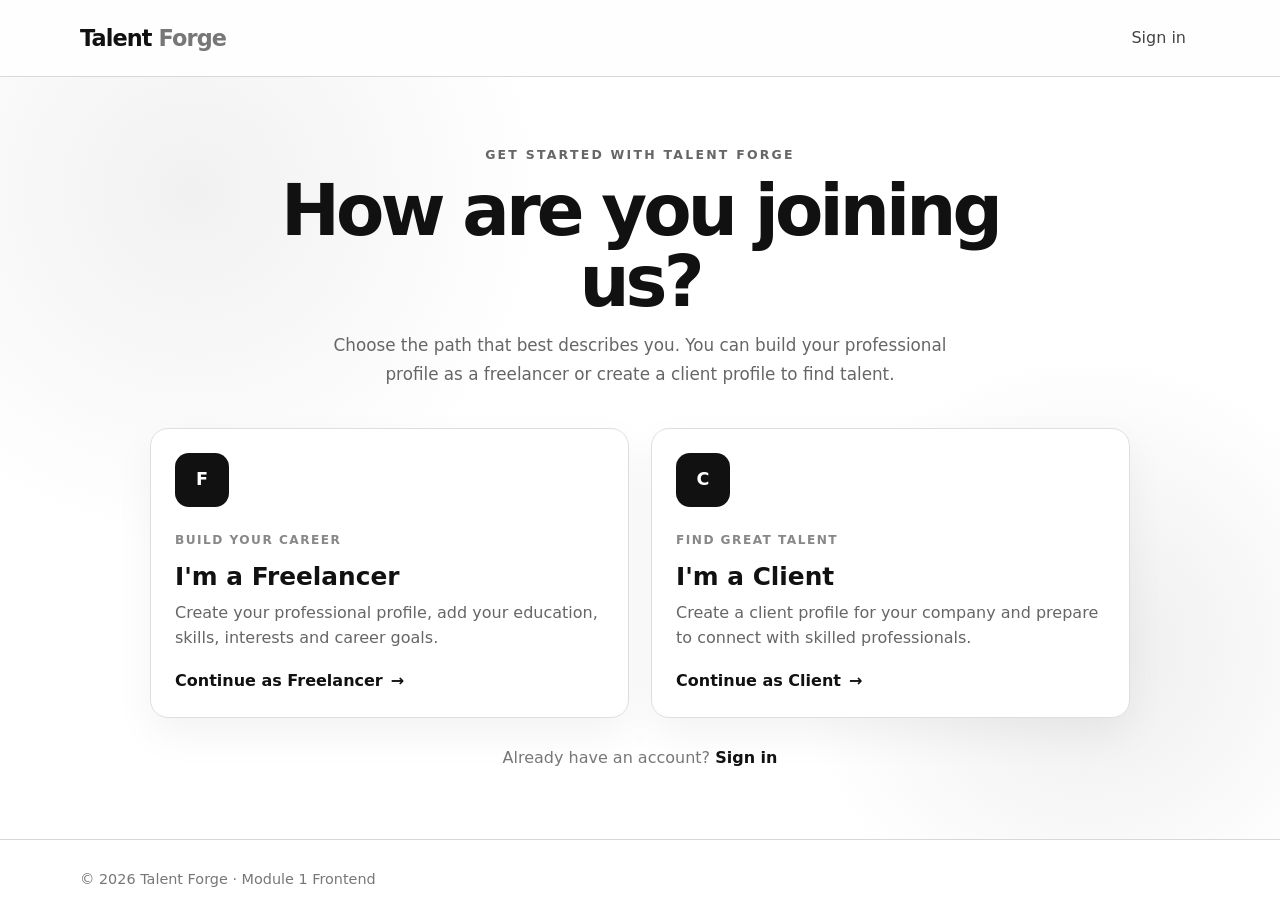
==== pages/choose-role.html @ 2aa828da "Complete Talent Forge Module 1 AI profile analysis" ====
<!DOCTYPE html>
<html lang="en">
  <head>
    <meta charset="utf-8" />
    <meta name="viewport" content="width=device-width, initial-scale=1" />
    <title>Choose your role — Talent Forge</title>
    <link href="../css/style.css" rel="stylesheet" />
  </head>
  <body>
    <nav class="navbar">
      <div class="container nav-inner">
        <a class="brand" href="../index.html">
          Talent <span>Forge</span>
        </a>
        <div class="nav-links">
          <a class="keep" href="signin.html">Sign in</a>
        </div>
      </div>
    </nav>

    <main class="role-page">
      <section class="container role-choice-shell">
        <div class="role-heading fade-in">
          <div class="eyebrow">Get started with Talent Forge</div>
          <h1>How are you joining us?</h1>
          <p>
            Choose the path that best describes you. You can build your professional
            profile as a freelancer or create a client profile to find talent.
          </p>
        </div>

        <div class="role-grid role-choice-grid">
          <a class="role-card role-choice-card fade-in delay-1" href="signup.html?role=freelancer">
            <div class="role-icon" aria-hidden="true">F</div>
            <div>
              <span class="role-kicker">Build your career</span>
              <h3>I'm a Freelancer</h3>
              <p>
                Create your professional profile, add your education, skills,
                interests and career goals.
              </p>
              <span class="role-link">Continue as Freelancer <span aria-hidden="true">→</span></span>
            </div>
          </a>

          <a class="role-card role-choice-card fade-in delay-2" href="signup.html?role=client">
            <div class="role-icon" aria-hidden="true">C</div>
            <div>
              <span class="role-kicker">Find great talent</span>
              <h3>I'm a Client</h3>
              <p>
                Create a client profile for your company and prepare to connect
                with skilled professionals.
              </p>
              <span class="role-link">Continue as Client <span aria-hidden="true">→</span></span>
            </div>
          </a>
        </div>

        <p class="role-signin fade-in delay-3">
          Already have an account? <a href="signin.html">Sign in</a>
        </p>
      </section>
    </main>

    <footer class="footer">
      <div class="container">
        &copy; <span data-year></span> Talent Forge · Module 1 Frontend
      </div>
    </footer>

    <script src="../js/utils.js"></script>
    <script src="../js/navbar.js"></script>
    <script src="../js/autobind.js"></script>
  </body>
</html>
---- css/style.css ----
:root {
  --bg:#f5f5f5;
  --surface:#fff;
  --surface-2:#ececec;
  --text:#111;
  --muted:#666;
  --line:#d8d8d8;
  --dark:#111;
  --dark-2:#242424;
  --soft:#fafafa;
  --success:#1f7a46;
  --danger:#a51f1f;
  --radius:18px;
  --shadow:0 18px 50px rgba(0,0,0,.08);
  --shadow-sm:0 8px 24px rgba(0,0,0,.06);
}
* {
  box-sizing:border-box
}
html {
  scroll-behavior:smooth
}
body {
  margin:0;
  font-family:Inter,ui-sans-serif,system-ui,-apple-system,BlinkMacSystemFont,"Segoe UI",sans-serif;
  background:var(--bg);
  color:var(--text);
  line-height:1.55
}
a {
  color:inherit;
  text-decoration:none
}
button,input,select,textarea {
  font:inherit
}
button {
  cursor:pointer
}
.hidden {
  display:none!important
}
.container {
  width:min(1120px,calc(100% - 32px));
  margin:auto
}
.page {
  min-height:calc(100vh - 76px);
  padding:42px 0 70px
}
.narrow {
  width:min(760px,100%);
  margin:auto
}
.navbar {
  position:sticky;
  top:0;
  z-index:30;
  background:rgba(255,255,255,.9);
  backdrop-filter:blur(16px);
  border-bottom:1px solid var(--line)
}
.nav-inner {
  height:76px;
  display:flex;
  align-items:center;
  justify-content:space-between
}
.brand {
  font-weight:900;
  letter-spacing:-.04em;
  font-size:1.4rem
}
.brand span {
  color:#777
}
.nav-links {
  display:flex;
  align-items:center;
  gap:10px
}
.nav-links a {
  padding:10px 14px;
  border-radius:999px;
  color:#444;
  transition:.25s
}
.nav-links a:hover {
  background:#eee;
  color:#111
}
.btn {
  display:inline-flex;
  align-items:center;
  justify-content:center;
  gap:8px;
  min-height:46px;
  border:1px solid var(--dark);
  border-radius:12px;
  padding:0 18px;
  font-weight:750;
  transition:.25s ease;
  background:#fff;
  color:#111
}
.btn:hover {
  transform:translateY(-2px);
  box-shadow:var(--shadow-sm)
}
.btn-primary {
  background:#111;
  color:#fff
}
.btn-secondary {
  background:#fff
}
.btn-ghost {
  border-color:transparent;
  background:transparent
}
.btn-danger {
  border-color:#111;
  background:#fff;
  color:#111
}
.btn-block {
  width:100%
}
.hero {
  display:grid;
  grid-template-columns:1.1fr .9fr;
  gap:36px;
  align-items:center;
  padding:72px 0
}
.eyebrow {
  font-size:.78rem;
  text-transform:uppercase;
  letter-spacing:.18em;
  color:#666;
  font-weight:800
}
.hero h1,.page-title {
  font-size:clamp(2.5rem,6vw,5.4rem);
  line-height:.96;
  letter-spacing:-.065em;
  margin:12px 0 22px
}
.hero p {
  font-size:1.12rem;
  color:#555;
  max-width:650px
}
.hero-actions {
  display:flex;
  gap:12px;
  flex-wrap:wrap;
  margin-top:28px
}
.hero-card {
  background:#111;
  color:#fff;
  border-radius:28px;
  padding:30px;
  box-shadow:0 25px 60px rgba(0,0,0,.18);
  min-height:420px;
  position:relative;
  overflow:hidden
}
.hero-card:after {
  content:"";
  position:absolute;
  right:-70px;
  bottom:-70px;
  width:220px;
  height:220px;
  border:1px solid #555;
  border-radius:50%;
  box-shadow:0 0 0 34px #1b1b1b,0 0 0 68px #222
}
.metric {
  position:relative;
  z-index:1;
  border:1px solid #3b3b3b;
  border-radius:16px;
  padding:18px;
  margin-bottom:14px;
  background:#171717
}
.metric strong {
  display:block;
  font-size:1.65rem
}
.metric span {
  color:#bbb;
  font-size:.9rem
}
.grid-3 {
  display:grid;
  grid-template-columns:repeat(3,1fr);
  gap:18px
}
.feature-card,.card {
  background:#fff;
  border:1px solid var(--line);
  border-radius:var(--radius);
  box-shadow:var(--shadow-sm)
}
.feature-card {
  padding:24px
}
.feature-card .icon {
  width:44px;
  height:44px;
  display:grid;
  place-items:center;
  background:#111;
  color:#fff;
  border-radius:12px;
  margin-bottom:18px
}
.feature-card h3 {
  margin:0 0 8px
}
.feature-card p {
  margin:0;
  color:#666
}
.card {
  padding:30px
}
.auth-shell {
  width:min(540px,100%);
  margin:auto
}
.card-title {
  font-size:2rem;
  letter-spacing:-.04em;
  margin:0 0 8px
}
.card-subtitle {
  margin:0 0 28px;
  color:#666
}
.field {
  display:flex;
  flex-direction:column;
  gap:8px;
  margin-bottom:18px
}
.field label {
  font-weight:750;
  font-size:.93rem
}
.field input,.field select,.field textarea {
  width:100%;
  border:1px solid #ccc;
  background:#fff;
  color:#111;
  border-radius:12px;
  padding:13px 14px;
  outline:none;
  transition:.2s
}
.field textarea {
  min-height:120px;
  resize:vertical
}
.field input:focus,.field select:focus,.field textarea:focus {
  border-color:#111;
  box-shadow:0 0 0 3px rgba(0,0,0,.08)
}
.hint {
  font-size:.82rem;
  color:#777
}
.form-row {
  display:grid;
  grid-template-columns:1fr 1fr;
  gap:16px
}
.form-actions {
  display:flex;
  justify-content:space-between;
  gap:12px;
  margin-top:24px;
  flex-wrap:wrap
}
.error {
  color:var(--danger);
  font-size:.86rem;
  margin-top:6px
}
.success-text {
  color:var(--success)
}
.role-grid {
  display:grid;
  grid-template-columns:1fr 1fr;
  gap:18px
}
.role-card {
  border:1px solid var(--line);
  border-radius:18px;
  padding:24px;
  background:#fff;
  transition:.25s;
  cursor:pointer
}
.role-card:hover {
  border-color:#111;
  transform:translateY(-3px);
  box-shadow:var(--shadow-sm)
}
.role-card h3 {
  margin:10px 0 5px
}
.role-card p {
  margin:0;
  color:#666
}
.role-icon {
  width:50px;
  height:50px;
  border-radius:14px;
  background:#111;
  color:#fff;
  display:grid;
  place-items:center;
  font-size:1.3rem
}
.step-shell {
  margin-bottom:26px
}
.step-meta {
  display:flex;
  justify-content:space-between;
  gap:16px;
  color:#666;
  font-size:.9rem;
  margin-bottom:9px
}
.progress {
  height:8px;
  background:#ddd;
  border-radius:999px;
  overflow:hidden
}
.progress-bar {
  height:100%;
  width:0;
  background:#111;
  border-radius:999px;
  transition:width .55s cubic-bezier(.2,.8,.2,1)
}
.section-title {
  font-size:1.45rem;
  letter-spacing:-.03em;
  margin:0 0 18px
}
.divider {
  height:1px;
  background:var(--line);
  margin:26px 0
}
.chip-row {
  display:flex;
  gap:10px;
  flex-wrap:wrap
}
.chip {
  border:1px solid #bbb;
  border-radius:999px;
  padding:10px 13px;
  background:#fff;
  transition:.2s
}
.chip.active {
  background:#111;
  color:#fff;
  border-color:#111
}
.dynamic-list {
  display:grid;
  gap:12px
}
.list-item {
  border:1px solid var(--line);
  border-radius:14px;
  padding:16px;
  background:#fafafa;
  display:flex;
  align-items:flex-start;
  justify-content:space-between;
  gap:16px
}
.list-item strong {
  display:block
}
.list-item small {
  color:#666
}
.icon-btn {
  border:1px solid #ccc;
  background:#fff;
  border-radius:10px;
  padding:8px 10px
}
.review-grid {
  display:grid;
  grid-template-columns:1fr 1fr;
  gap:16px
}
.review-box {
  border:1px solid var(--line);
  border-radius:15px;
  padding:18px;
  background:#fafafa
}
.review-box h3 {
  margin:0 0 9px;
  font-size:1rem
}
.review-box p {
  margin:4px 0;
  color:#555
}
.tag {
  display:inline-block;
  border-radius:999px;
  background:#111;
  color:#fff;
  padding:7px 10px;
  font-size:.82rem;
  margin:4px 5px 0 0
}
.upload {
  border:1.5px dashed #aaa;
  border-radius:16px;
  padding:24px;
  text-align:center;
  background:#fafafa;
  transition:.25s
}
.upload.drag {
  background:#eee;
  border-color:#111
}
.upload input {
  display:none
}
.upload .filename {
  font-weight:750;
  margin-top:8px
}
.status-card {
  text-align:center;
  padding:48px
}
.status-icon {
  width:72px;
  height:72px;
  background:#111;
  color:#fff;
  border-radius:50%;
  display:grid;
  place-items:center;
  margin:0 auto 20px;
  font-size:1.8rem
}
.toast {
  position:fixed;
  right:22px;
  bottom:22px;
  background:#111;
  color:#fff;
  padding:13px 16px;
  border-radius:12px;
  box-shadow:var(--shadow);
  opacity:0;
  transform:translateY(16px);
  pointer-events:none;
  transition:.3s;
  z-index:80
}
.toast.show {
  opacity:1;
  transform:none
}
.footer {
  border-top:1px solid var(--line);
  padding:28px 0;
  color:#777;
  font-size:.9rem;
  background:#fff
}
.fade-in {
  opacity:0;
  transform:translateY(18px);
  animation:fadeIn .65s ease forwards
}
.fade-in.delay-1 {
  animation-delay:.08s
}
.fade-in.delay-2 {
  animation-delay:.16s
}
.fade-in.delay-3 {
  animation-delay:.24s
}
.reveal {
  opacity:0;
  transform:translateY(22px);
  transition:.7s ease
}
.reveal.visible {
  opacity:1;
  transform:none
}
@keyframes fadeIn {
  to {
    opacity:1;
    transform:none
  }
}
@media(prefers-reduced-motion:reduce) {
  *,*:before,*:after {
    animation:none!important;
    transition:none!important;
    scroll-behavior:auto!important
  }
  .fade-in,.reveal {
    opacity:1;
    transform:none
  }
}
@media(max-width:800px) {
  .hero {
    grid-template-columns:1fr;
    padding:45px 0
  }
  .hero-card {
    min-height:auto
  }
  .grid-3,.role-grid,.review-grid,.form-row {
    grid-template-columns:1fr
  }
  .nav-links a:not(.keep) {
    display:none
  }
  .card {
    padding:22px
  }
  .page {
    padding-top:28px
  }
  .hero h1,.page-title {
    font-size:clamp(2.4rem,14vw,4rem)
  }
}


/* Role selection page */
.role-page {
  min-height: calc(100vh - 138px);
  display: flex;
  align-items: center;
  padding: 64px 0;
  background:
    radial-gradient(circle at 15% 15%, #f1f1f1 0, transparent 28%),
    radial-gradient(circle at 85% 75%, #ededed 0, transparent 24%),
    #ffffff;
}

.role-choice-shell {
  max-width: 980px;
}

.role-heading {
  max-width: 720px;
  margin: 0 auto 38px;
  text-align: center;
}

.role-heading h1 {
  margin: 12px 0 14px;
  font-size: clamp(2.4rem, 6vw, 4.4rem);
  line-height: 1;
  letter-spacing: -0.055em;
}

.role-heading p {
  max-width: 640px;
  margin: 0 auto;
  color: #666;
  font-size: 1.05rem;
  line-height: 1.75;
}

.role-choice-grid {
  gap: 22px;
}

.role-choice-card {
  min-height: 285px;
  display: flex;
  flex-direction: column;
  justify-content: space-between;
  color: inherit;
  text-decoration: none;
  border: 1px solid #dedede;
  box-shadow: 0 16px 40px rgba(0, 0, 0, 0.05);
}

.role-choice-card:hover {
  transform: translateY(-7px);
  border-color: #111;
  box-shadow: 0 24px 54px rgba(0, 0, 0, 0.11);
}

.role-choice-card .role-icon {
  width: 54px;
  height: 54px;
  display: grid;
  place-items: center;
  border-radius: 14px;
  background: #111;
  color: #fff;
  font-weight: 800;
  font-size: 1.1rem;
}

.role-kicker {
  display: block;
  margin: 24px 0 8px;
  color: #888;
  font-size: 0.76rem;
  font-weight: 800;
  letter-spacing: 0.12em;
  text-transform: uppercase;
}

.role-choice-card h3 {
  margin-top: 0;
  font-size: 1.55rem;
}

.role-link {
  display: inline-flex;
  gap: 8px;
  align-items: center;
  margin-top: 18px;
  color: #111;
  font-weight: 750;
}

.role-choice-card:hover .role-link span {
  transform: translateX(5px);
}

.role-link span {
  transition: transform 0.25s ease;
}

.role-signin {
  margin: 28px 0 0;
  text-align: center;
  color: #777;
}

.role-signin a {
  color: #111;
  font-weight: 750;
}

/* Module 1 AI results */
.ai-results-page {
  background: #f5f5f5;
}

.ai-results-shell {
  max-width: 1080px;
}

.ai-results-header {
  max-width: 760px;
  margin-bottom: 30px;
}

.ai-results-header h1 {
  margin: 10px 0 14px;
  font-size: clamp(2.5rem, 6vw, 4.8rem);
  line-height: 1;
  letter-spacing: -0.055em;
}

.ai-results-header p {
  margin: 0;
  color: var(--muted);
  font-size: 1.05rem;
  line-height: 1.75;
}

.ai-status {
  display: flex;
  align-items: center;
  justify-content: space-between;
  gap: 24px;
  margin-bottom: 22px;
  padding: 22px 24px;
  background: #111;
  color: #fff;
  border-radius: var(--radius);
}

.ai-status strong {
  display: block;
  margin-bottom: 4px;
  font-size: 1.05rem;
}

.ai-status p {
  margin: 0;
  color: #bdbdbd;
}

.ai-status .btn-primary {
  flex: 0 0 auto;
  background: #fff;
  color: #111;
  border-color: #fff;
}

.ai-results-grid {
  display: grid;
  grid-template-columns: repeat(2, minmax(0, 1fr));
  gap: 20px;
}

.ai-output-card {
  min-height: 330px;
  padding: 28px;
  background: #fff;
  border: 1px solid var(--line);
  border-radius: var(--radius);
  box-shadow: var(--shadow-sm);
}

.ai-output-wide {
  grid-column: 1 / -1;
  min-height: 260px;
}

.ai-output-heading {
  display: flex;
  gap: 16px;
  align-items: flex-start;
  padding-bottom: 22px;
  margin-bottom: 22px;
  border-bottom: 1px solid var(--line);
}

.ai-output-number {
  width: 44px;
  height: 44px;
  flex: 0 0 44px;
  display: grid;
  place-items: center;
  border-radius: 50%;
  background: #111;
  color: #fff;
  font-size: 0.8rem;
  font-weight: 800;
}

.ai-output-kicker {
  display: block;
  margin-bottom: 3px;
  color: #777;
  font-size: 0.72rem;
  font-weight: 800;
  letter-spacing: 0.12em;
  text-transform: uppercase;
}

.ai-output-heading h2 {
  margin: 0;
  font-size: 1.45rem;
  letter-spacing: -0.025em;
}

.ai-output-content {
  color: #333;
  line-height: 1.75;
}

.ai-output-content p {
  margin: 0;
}

.ai-placeholder {
  color: #888;
}

.ai-recommendation-list {
  display: grid;
  gap: 12px;
  margin: 0;
  padding: 0;
  list-style: none;
}

.ai-recommendation-list li {
  position: relative;
  padding: 14px 16px 14px 42px;
  background: #f5f5f5;
  border: 1px solid #e4e4e4;
  border-radius: 12px;
}

.ai-recommendation-list li::before {
  content: "✓";
  position: absolute;
  left: 16px;
  top: 14px;
  font-weight: 900;
}

.ai-results-actions {
  display: flex;
  justify-content: space-between;
  gap: 12px;
  margin-top: 24px;
}

@media (max-width: 760px) {
  .ai-status {
    align-items: stretch;
    flex-direction: column;
  }

  .ai-results-grid {
    grid-template-columns: 1fr;
  }

  .ai-output-wide {
    grid-column: auto;
  }

  .ai-results-actions {
    flex-direction: column;
  }
}
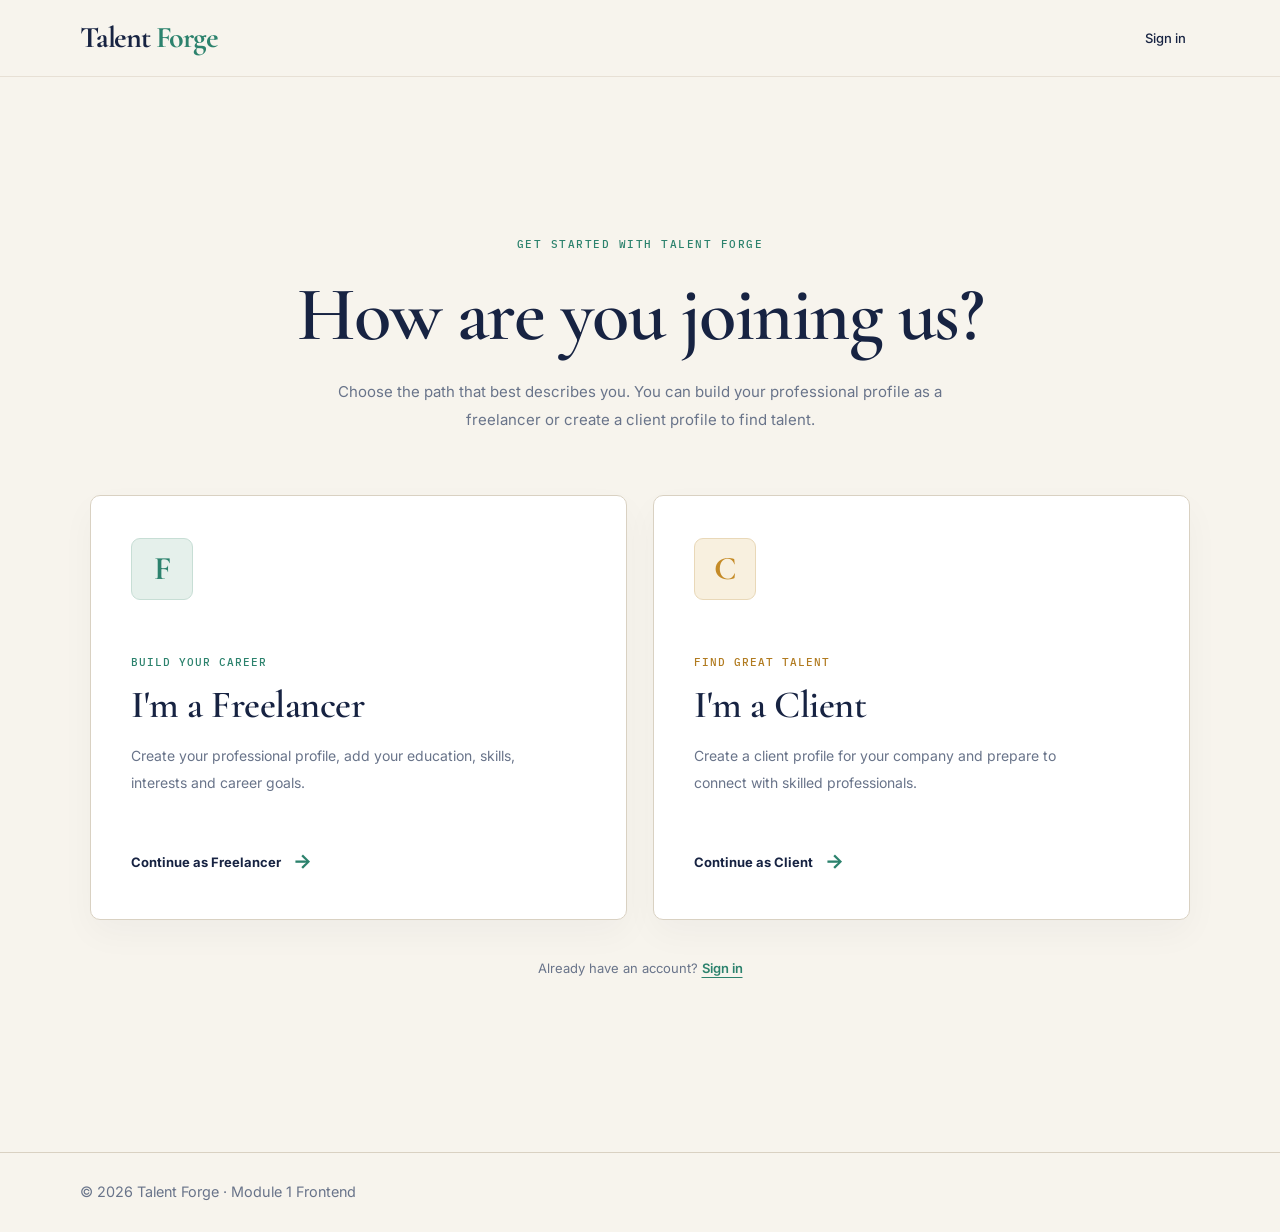
==== commit 3a459532: "Complete Talent Forge Module 1 frontend redesign" ====
--- a/pages/choose-role.html
+++ b/pages/choose-role.html
@@ -4,7 +4,10 @@
     <meta charset="utf-8" />
     <meta name="viewport" content="width=device-width, initial-scale=1" />
     <title>Choose your role — Talent Forge</title>
+    
     <link href="../css/style.css" rel="stylesheet" />
+    <link href="../css/role.css" rel="stylesheet" />
+    
   </head>
   <body>
     <nav class="navbar">
--- a/css/style.css
+++ b/css/style.css
@@ -1,3 +1,4 @@
+@import url("./theme.css");
 :root {
   --bg:#f5f5f5;
   --surface:#fff;
@@ -851,3 +852,30 @@
     flex-direction: column;
   }
 }
+
+/* Module 1 — Review page theme */
+
+.review-box {
+  background: #FFFFFF;
+  border: 1px solid #D9D1C2;
+  border-radius: 10px;
+}
+
+.review-box h3 {
+  font-family: var(--tf-font-heading);
+  color: #172342;
+}
+
+.review-box .tag {
+  display: inline-flex;
+  align-items: center;
+  background: #E5F0EB;
+  color: #2C826D;
+  border: 1px solid #C7DED5;
+  border-radius: 6px;
+  padding: 7px 12px;
+  margin: 4px 5px 4px 0;
+  font-family: var(--tf-font-body);
+  font-size: 12px;
+  font-weight: 600;
+}
--- a/css/role.css
+++ b/css/role.css
@@ -0,0 +1,327 @@
+
+/* ==========================================
+   TALENT FORGE — CHOOSE ROLE PAGE
+   ========================================== */
+
+/* Page background */
+.role-page {
+  background: #F7F4ED;
+  min-height: calc(100vh - 160px);
+}
+
+/* Main container */
+.role-choice-shell {
+  max-width: 1100px;
+  margin: 0 auto;
+  padding-top: 95px;
+  padding-bottom: 110px;
+}
+
+/* Heading */
+.role-heading {
+  text-align: center;
+  max-width: 760px;
+  margin: 0 auto 60px;
+}
+
+.role-heading .eyebrow {
+  font-family: var(--tf-font-mono);
+  font-size: 11px;
+  font-weight: 500;
+  letter-spacing: 1.5px;
+  text-transform: uppercase;
+  color: #2C826D;
+  margin-bottom: 22px;
+}
+
+.role-heading h1 {
+  font-family: var(--tf-font-heading);
+  font-size: clamp(52px, 6vw, 78px);
+  line-height: 1.05;
+  font-weight: 600;
+  letter-spacing: -1.5px;
+  color: #172342;
+  margin: 0 0 22px;
+}
+
+.role-heading p {
+  max-width: 620px;
+  margin: 0 auto;
+  color: #69748A;
+  font-family: var(--tf-font-body);
+  font-size: 15px;
+  line-height: 1.9;
+}
+
+/* Two role cards */
+.role-choice-grid {
+  display: grid;
+  grid-template-columns: repeat(2, minmax(0, 1fr));
+  gap: 26px;
+  align-items: stretch;
+}
+
+.role-choice-card {
+  display: flex;
+  flex-direction: column;
+  gap: 30px;
+  min-width: 0;
+  padding: 42px 40px;
+  background: #FFFFFF;
+  border: 1px solid #D9D1C2;
+  border-radius: 10px;
+  box-shadow: 0 14px 35px rgba(23, 35, 66, 0.035);
+  text-decoration: none;
+  color: #172342;
+  transition:
+    transform 0.3s ease,
+    box-shadow 0.3s ease,
+    border-color 0.3s ease;
+}
+
+.role-choice-card:hover {
+  transform: translateY(-6px);
+  border-color: #2C826D;
+  box-shadow: 0 22px 45px rgba(23, 35, 66, 0.09);
+}
+
+.role-choice-card:focus-visible {
+  outline: 2px solid #2C826D;
+  outline-offset: 4px;
+}
+
+/* Role icons */
+.role-choice-card .role-icon {
+  display: flex;
+  align-items: center;
+  justify-content: center;
+  width: 62px;
+  height: 62px;
+  flex-shrink: 0;
+  background: #E5F0EB;
+  color: #2C826D;
+  border: 1px solid #C7DED5;
+  border-radius: 9px;
+  font-family: var(--tf-font-heading);
+  font-size: 33px;
+  font-weight: 700;
+}
+
+.role-choice-card:nth-child(2) .role-icon {
+  background: #F8F0DF;
+  color: #C58B27;
+  border-color: #E9D8B8;
+}
+
+/* Small labels */
+.role-choice-card .role-kicker {
+  display: block;
+  color: #2C826D;
+  font-family: var(--tf-font-mono);
+  font-size: 11px;
+  font-weight: 500;
+  letter-spacing: 1px;
+  text-transform: uppercase;
+  margin-bottom: 13px;
+}
+
+.role-choice-card:nth-child(2) .role-kicker {
+  color: #B17B20;
+}
+
+/* Titles */
+.role-choice-card h3 {
+  color: #172342;
+  font-family: var(--tf-font-heading);
+  font-size: clamp(32px, 3vw, 41px);
+  font-weight: 600;
+  letter-spacing: -0.5px;
+  line-height: 1.1;
+  margin: 0 0 17px;
+}
+
+/* Descriptions */
+.role-choice-card p {
+  color: #69748A;
+  font-family: var(--tf-font-body);
+  font-size: 14px;
+  line-height: 1.9;
+  margin: 0 0 32px;
+  max-width: 390px;
+}
+
+/* Continue links */
+.role-choice-card .role-link {
+  display: inline-flex;
+  align-items: center;
+  gap: 12px;
+  color: #172342;
+  font-family: var(--tf-font-body);
+  font-size: 13px;
+  font-weight: 700;
+  transition: color 0.25s ease;
+}
+
+.role-choice-card .role-link span {
+  color: #2C826D;
+  font-size: 20px;
+  transition: transform 0.25s ease;
+}
+
+.role-choice-card:hover .role-link {
+  color: #2C826D;
+}
+
+.role-choice-card:hover .role-link span {
+  transform: translateX(5px);
+}
+
+/* Bottom sign-in text */
+.role-signin {
+  text-align: center;
+  margin: 38px 0 0;
+  color: #69748A;
+  font-family: var(--tf-font-body);
+  font-size: 13px;
+}
+
+.role-signin a {
+  color: #2C826D;
+  font-weight: 600;
+  text-decoration: underline;
+  text-underline-offset: 4px;
+}
+
+.role-signin a:hover {
+  color: #172342;
+}
+
+/* Navbar styling on this page */
+.navbar {
+  background: #F7F4ED;
+  border-bottom: 1px solid #E7E0D5;
+}
+
+.navbar .brand {
+  font-family: var(--tf-font-heading);
+  color: #172342;
+  font-size: 30px;
+  font-weight: 700;
+}
+
+.navbar .brand span {
+  color: #2C826D;
+}
+
+.navbar .nav-links a {
+  color: #172342;
+  font-family: var(--tf-font-body);
+  font-size: 13px;
+  font-weight: 500;
+}
+
+.navbar .nav-links a:hover {
+  color: #2C826D;
+}
+
+/* Footer */
+.footer {
+  background: #F7F4ED;
+  border-top: 1px solid #D9D1C2;
+  color: #69748A;
+}
+
+/* Entrance animation */
+@keyframes role-fade-up {
+  from {
+    opacity: 0;
+    transform: translateY(20px);
+  }
+
+  to {
+    opacity: 1;
+    transform: translateY(0);
+  }
+}
+
+.role-page .fade-in {
+  animation: role-fade-up 0.65s ease both;
+}
+
+.role-page .delay-1 {
+  animation-delay: 0.12s;
+}
+
+.role-page .delay-2 {
+  animation-delay: 0.24s;
+}
+
+.role-page .delay-3 {
+  animation-delay: 0.36s;
+}
+
+/* Tablet */
+@media (max-width: 900px) {
+  .role-choice-shell {
+    padding-top: 65px;
+    padding-bottom: 80px;
+  }
+
+  .role-choice-grid {
+    gap: 18px;
+  }
+
+  .role-choice-card {
+    padding: 30px;
+  }
+}
+
+/* Mobile */
+@media (max-width: 650px) {
+  .role-choice-shell {
+    padding-top: 55px;
+    padding-bottom: 65px;
+  }
+
+  .role-heading {
+    margin-bottom: 36px;
+  }
+
+  .role-heading h1 {
+    font-size: 50px;
+  }
+
+  .role-choice-grid {
+    grid-template-columns: 1fr;
+    gap: 18px;
+  }
+
+  .role-choice-card {
+    padding: 30px 25px;
+    gap: 22px;
+  }
+
+  .role-choice-card h3 {
+    font-size: 35px;
+  }
+
+  .role-choice-card p {
+    margin-bottom: 25px;
+  }
+
+  .role-signin {
+    margin-top: 30px;
+  }
+}
+
+/* Reduced motion */
+@media (prefers-reduced-motion: reduce) {
+  .role-page .fade-in {
+    animation: none;
+  }
+
+  .role-choice-card,
+  .role-choice-card .role-link span {
+    transition: none;
+  }
+}
